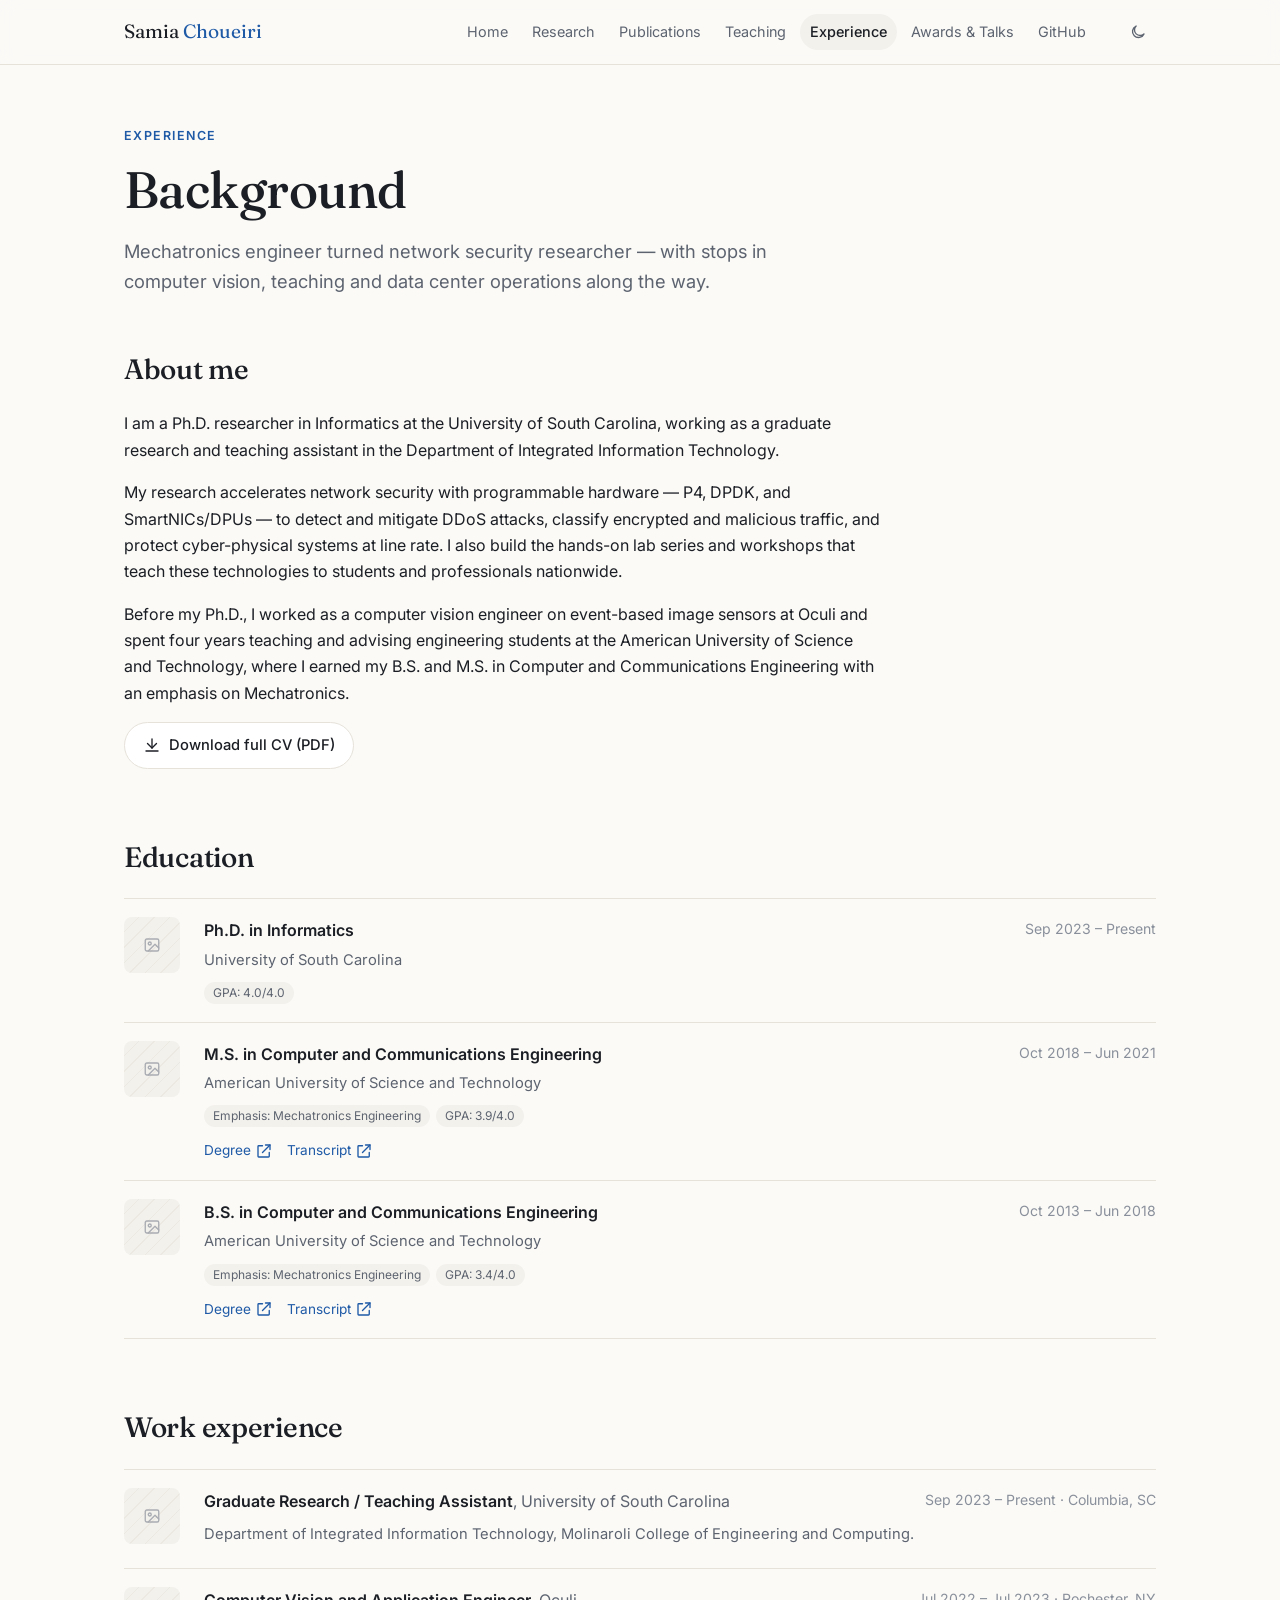
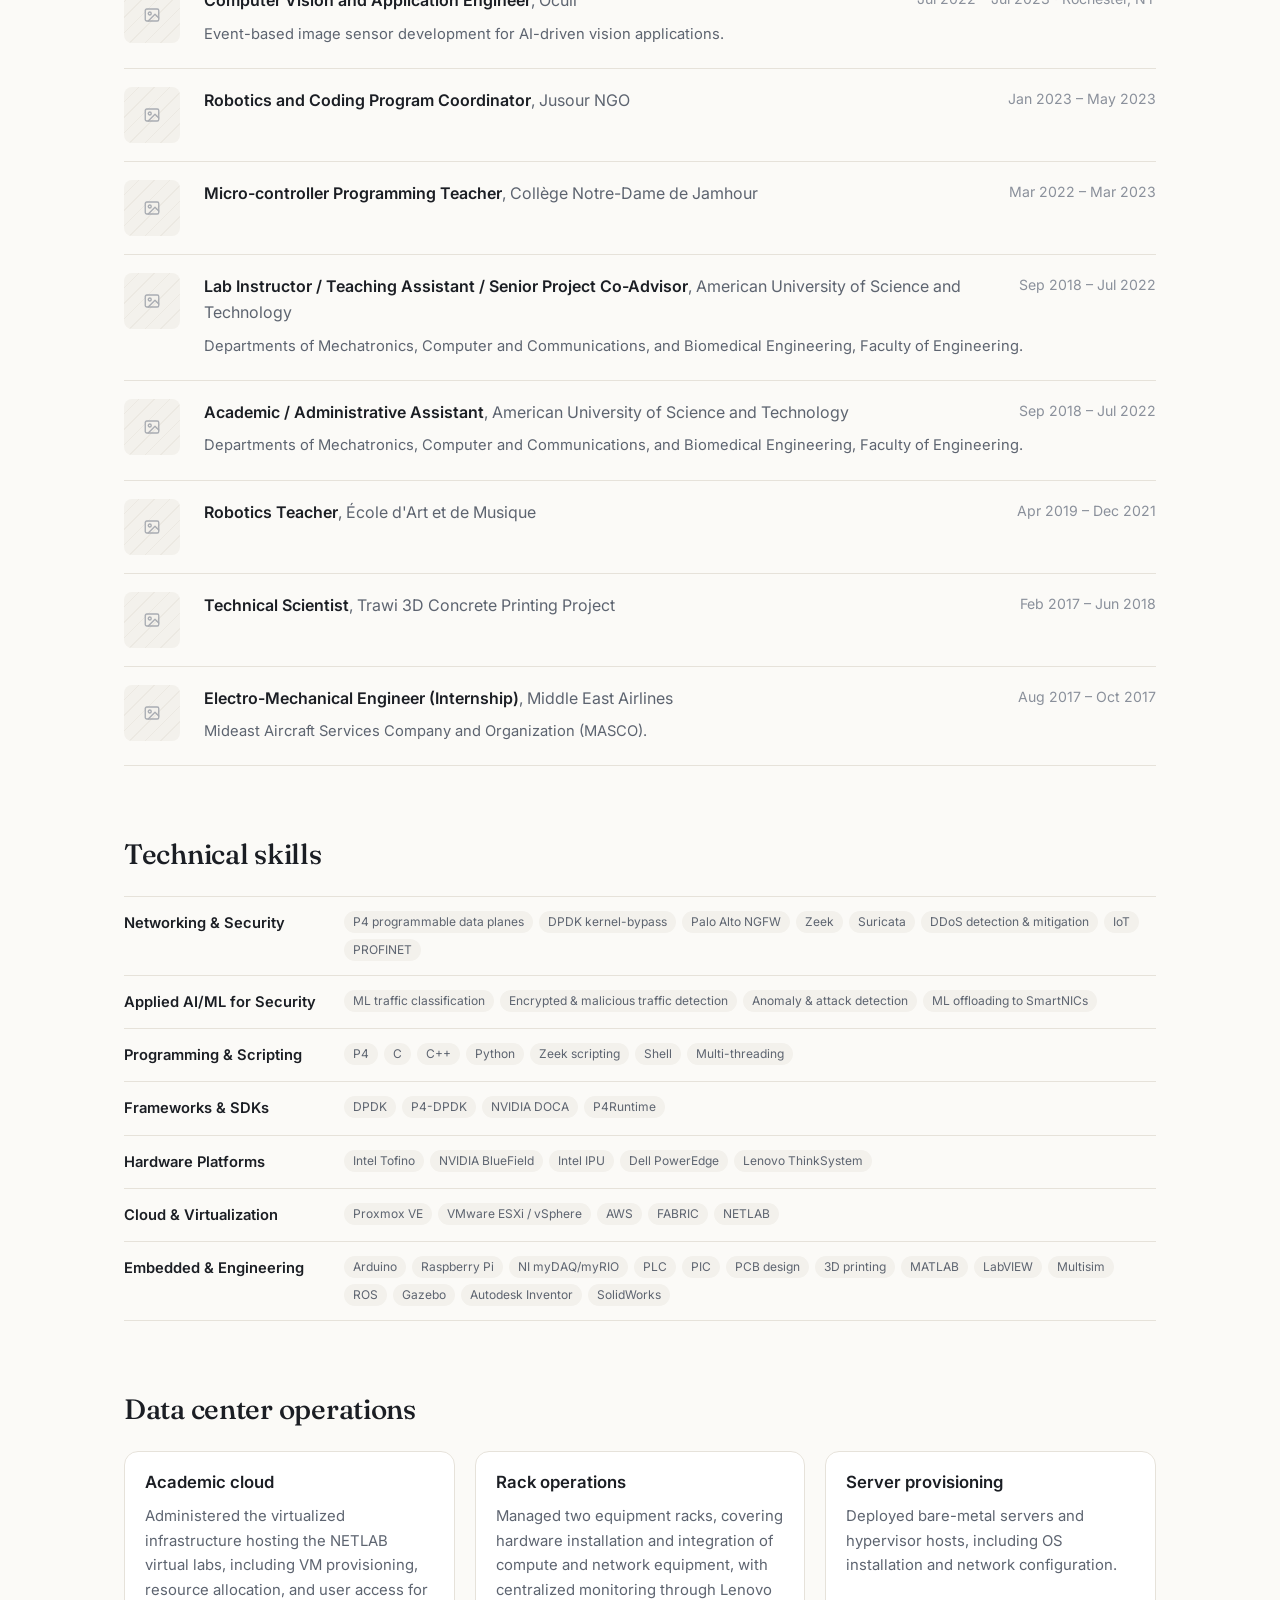
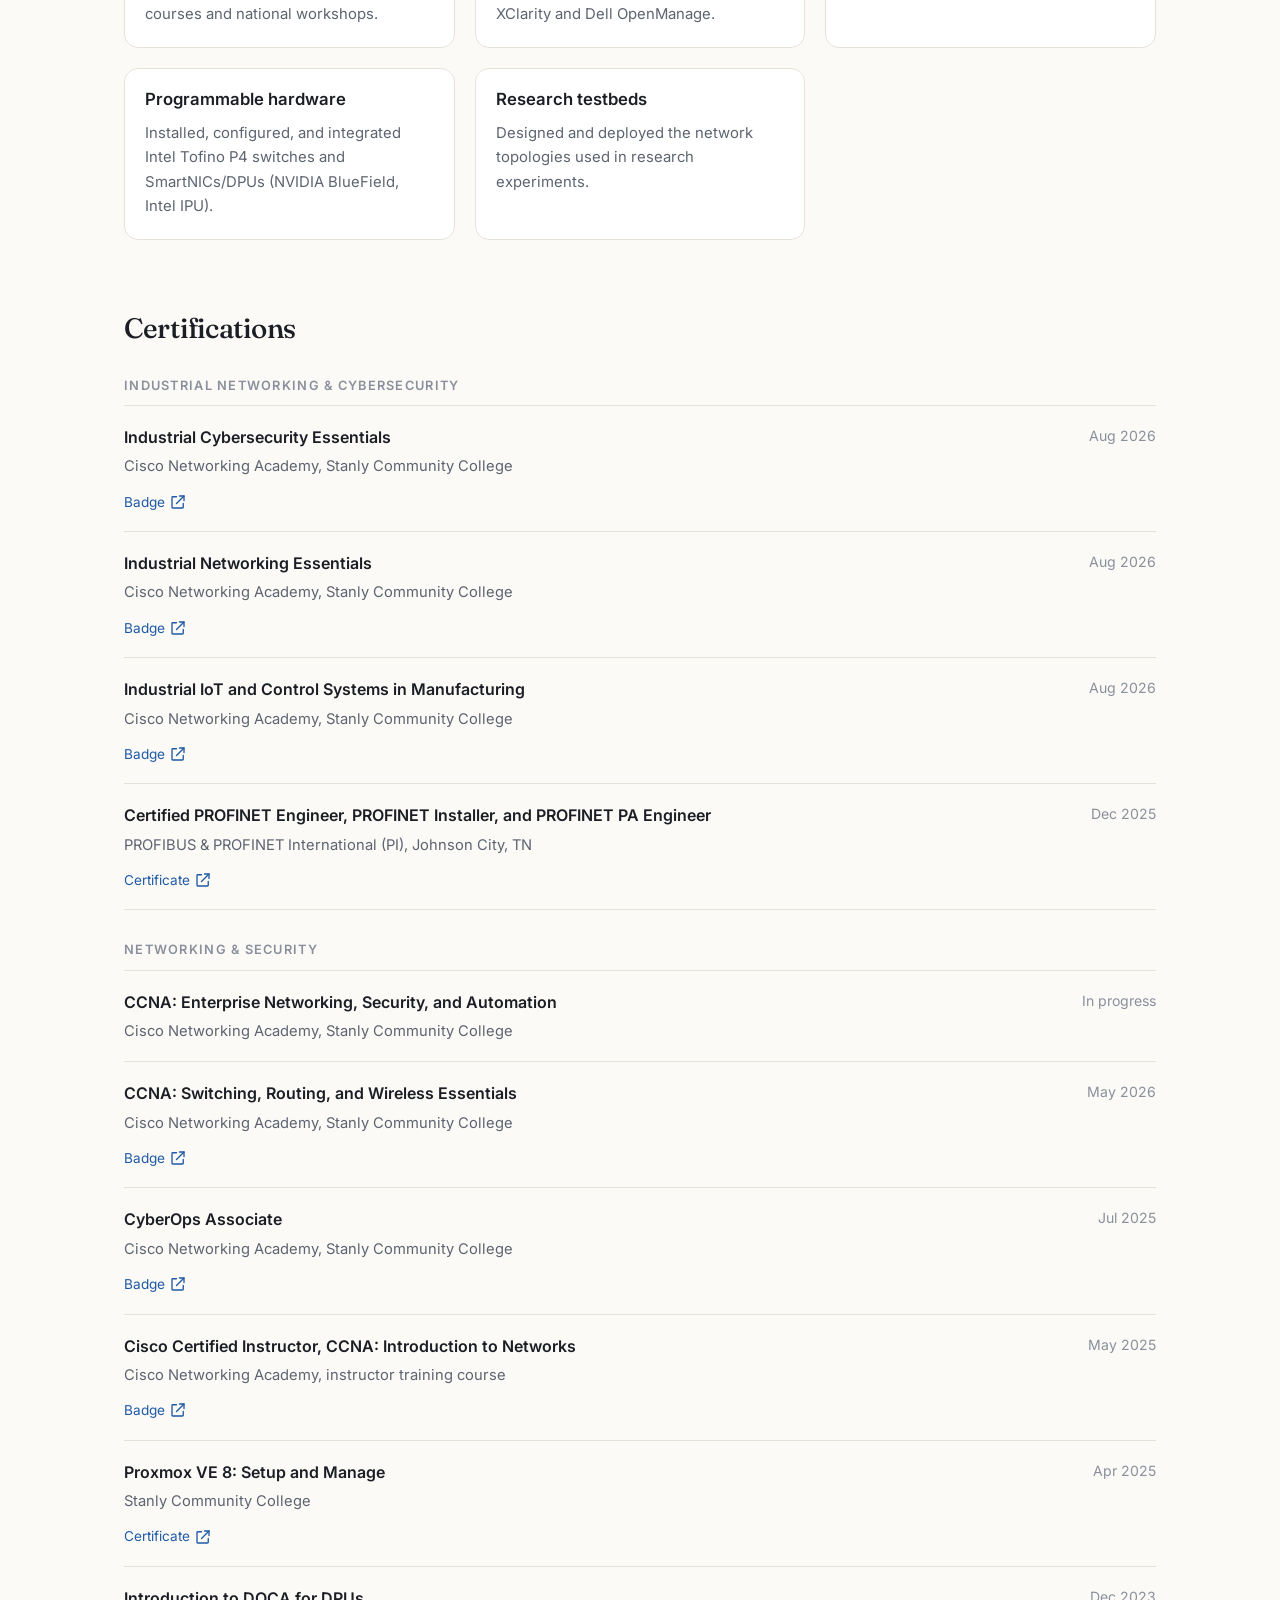
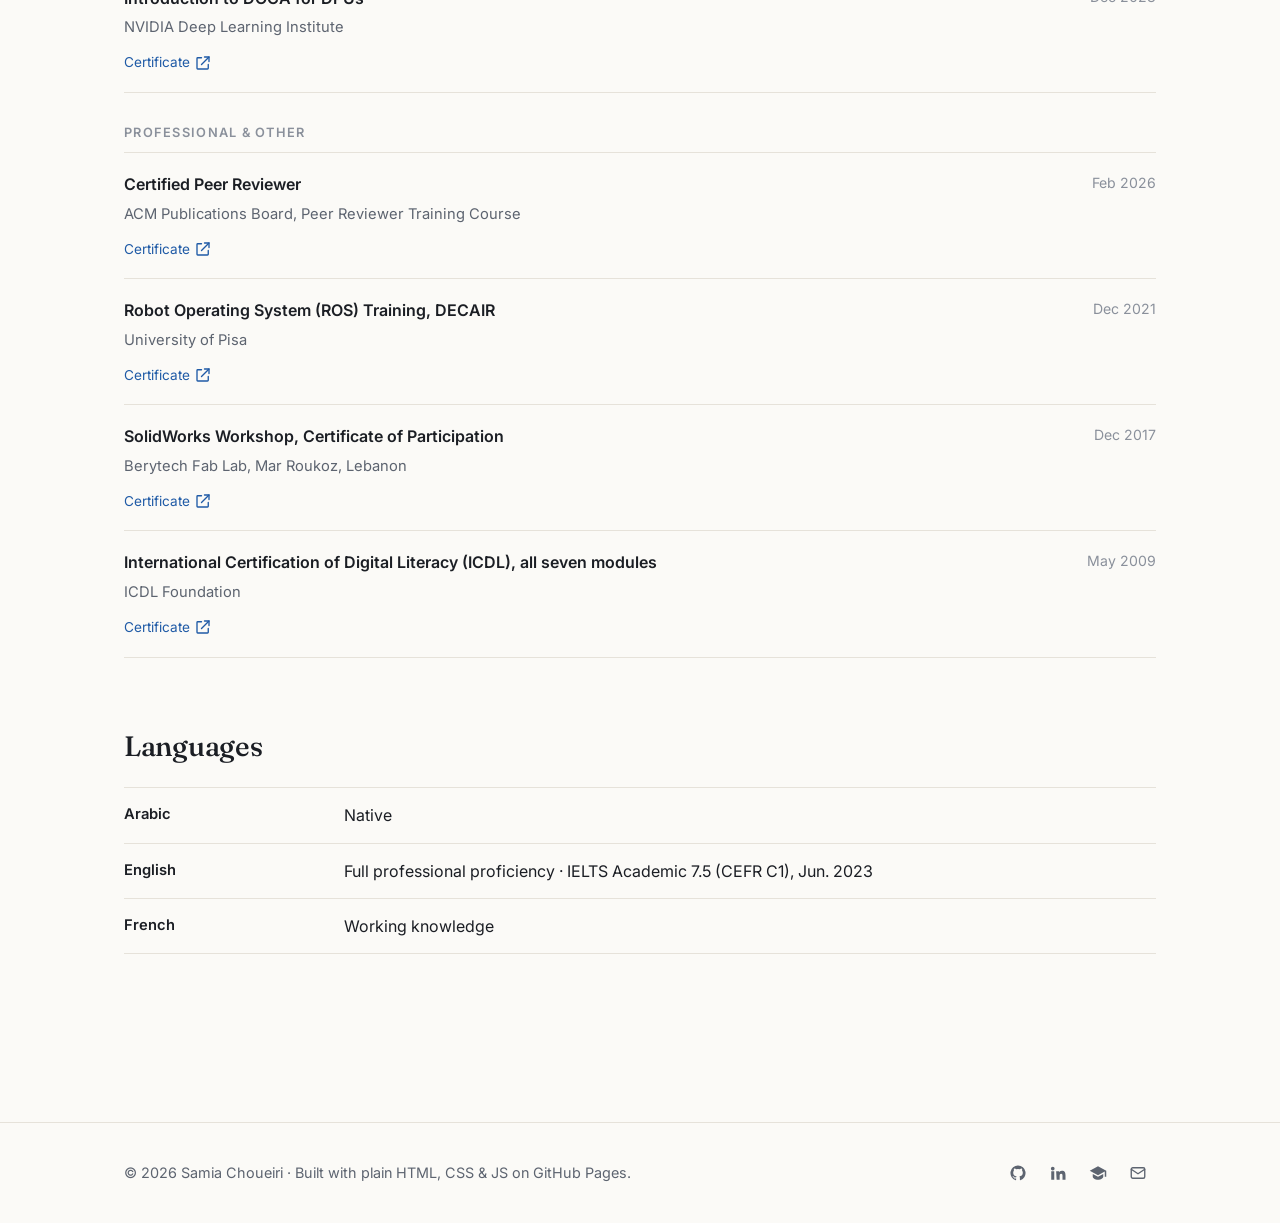
==== experience.html @ f43f99b9 "initial push" ====
<!doctype html>
<html lang="en">
<head>
  <meta charset="utf-8">
  <meta name="viewport" content="width=device-width, initial-scale=1">
  <title>Experience · Samia Choueiri</title>
  <meta name="description" content="Education, work experience, skills and certifications of Samia Choueiri.">
  <link rel="preconnect" href="https://fonts.googleapis.com">
  <link rel="preconnect" href="https://fonts.gstatic.com" crossorigin>
  <link rel="stylesheet" href="https://fonts.googleapis.com/css2?family=Fraunces:opsz,wght@9..144,400;9..144,500&family=Inter:wght@400;500;600&display=swap">
  <link rel="stylesheet" href="assets/css/main.css">
  <script src="assets/js/theme-init.js"></script>
</head>
<body data-page="experience">
  <div id="site-header"></div>

  <main class="container">
    <header class="page-hero">
      <span class="eyebrow">Experience</span>
      <h1>Background</h1>
      <p class="lead">Mechatronics engineer turned network security researcher — with stops in computer vision, teaching and data center operations along the way.</p>
    </header>
    <section class="section" data-render="about"></section>
    <section class="section" data-render="education"></section>
    <section class="section" data-render="positions"></section>
    <section class="section" data-render="skills"></section>
    <section class="section" data-render="datacenter"></section>
    <section class="section" data-render="certifications"></section>
    <section class="section" data-render="languages"></section>
  </main>

  <div id="site-footer"></div>
  <script src="assets/js/loader.js"></script>
</body>
</html>
---- assets/css/main.css ----
/* ==========================================================================
   Samia Choueiri — portfolio stylesheet
   1. Design tokens (edit colours / fonts here)
   2. Base
   3. Layout (header, footer, containers)
   4. Components (buttons, tags, cards, placeholders, lists, ...)
   5. Page-specific bits
   ========================================================================== */

/* 1. Design tokens ------------------------------------------------------- */

/* Fraunces draws "&" as a decorative "Et" ligature; this face supplies a plain "&" from a
   standard system serif for that one character only (unicode-range), so headings keep Fraunces. */
@font-face {
  font-family: "Plain Ampersand";
  src: local("Georgia"), local("Times New Roman"), local("Liberation Serif"), local("DejaVu Serif"), local("Noto Serif");
  unicode-range: U+0026;
}

:root {
  --font-sans: "Inter", system-ui, -apple-system, "Segoe UI", Roboto, sans-serif;
  --font-serif: "Plain Ampersand", "Fraunces", Georgia, "Times New Roman", serif;

  --bg: #fbfaf7;
  --surface: #ffffff;
  --surface-2: #f3f1ec;
  --text: #1b1e24;
  --muted: #5d6470;
  --faint: #8a909b;
  --line: #e6e2da;
  --accent: #1f5aa6;
  --accent-soft: #e8eff9;
  --accent-text: #ffffff;
  --gold: #a8741a;
  --gold-soft: #f8efdc;

  --radius: 14px;
  --radius-sm: 8px;
  --shadow: 0 1px 2px rgba(20, 24, 31, .04), 0 8px 24px rgba(20, 24, 31, .06);
  --container: 1080px;
  --header-h: 64px;
  color-scheme: light;
}

:root[data-theme="dark"] {
  --bg: #0f1115;
  --surface: #161a21;
  --surface-2: #1c212a;
  --text: #e7e9ee;
  --muted: #a2a9b6;
  --faint: #737b89;
  --line: #272c36;
  --accent: #82adf0;
  --accent-soft: #1b2638;
  --accent-text: #0f1115;
  --gold: #e2b25c;
  --gold-soft: #2a2316;
  --shadow: 0 1px 2px rgba(0, 0, 0, .3), 0 8px 24px rgba(0, 0, 0, .25);
  color-scheme: dark;
}

/* 2. Base ---------------------------------------------------------------- */
*, *::before, *::after { box-sizing: border-box; }
html { scroll-behavior: smooth; scroll-padding-top: calc(var(--header-h) + 16px); }
body {
  margin: 0;
  font-family: var(--font-sans);
  font-size: 16px;
  line-height: 1.65;
  color: var(--text);
  background: var(--bg);
  -webkit-font-smoothing: antialiased;
}
img { max-width: 100%; display: block; }
a { color: var(--accent); text-decoration: none; }
a:hover { text-decoration: underline; text-underline-offset: 3px; }
h1, h2, h3, h4 { line-height: 1.2; margin: 0; font-weight: 600; }
h1, h2 { font-family: var(--font-serif); font-weight: 500; letter-spacing: -.01em; }
h3 { font-size: 1.05rem; }
p { margin: 0 0 1em; }
:focus-visible { outline: 2px solid var(--accent); outline-offset: 2px; border-radius: 4px; }
.sr-only { position: absolute; width: 1px; height: 1px; overflow: hidden; clip: rect(0 0 0 0); white-space: nowrap; }

/* 3. Layout -------------------------------------------------------------- */
.container { width: 100%; max-width: var(--container); margin: 0 auto; padding-inline: 24px; }

.site-header {
  position: sticky; top: 0; z-index: 50;
  background: color-mix(in srgb, var(--bg) 85%, transparent);
  backdrop-filter: saturate(160%) blur(10px);
  border-bottom: 1px solid var(--line);
}
.site-header .container { display: flex; align-items: center; gap: 24px; height: var(--header-h); }
.brand { font-family: var(--font-serif); font-size: 1.2rem; color: var(--text); white-space: nowrap; }
.brand:hover { text-decoration: none; }
.brand span { color: var(--accent); }
.nav { display: flex; gap: 4px; margin-left: auto; }
.nav a {
  color: var(--muted); font-size: .9rem; padding: 6px 10px; border-radius: 999px;
}
.nav a:hover { color: var(--text); background: var(--surface-2); text-decoration: none; }
.nav a[aria-current="page"] { color: var(--text); background: var(--surface-2); font-weight: 500; }
.header-actions { display: flex; gap: 4px; }
.icon-btn {
  display: inline-grid; place-items: center; width: 36px; height: 36px;
  border: 0; border-radius: 999px; background: transparent; color: var(--muted); cursor: pointer;
}
.icon-btn:hover { background: var(--surface-2); color: var(--text); }
.menu-btn { display: none; }

@media (max-width: 900px) {
  .menu-btn { display: inline-grid; }
  .nav {
    position: absolute; top: var(--header-h); left: 0; right: 0;
    flex-direction: column; gap: 0; padding: 8px 16px 16px;
    background: var(--bg); border-bottom: 1px solid var(--line);
    display: none;
  }
  .nav.open { display: flex; }
  .nav a { border-radius: var(--radius-sm); padding: 10px 12px; }
  .header-actions { margin-left: auto; }
}

main { padding-block: 56px 96px; }

.site-footer { border-top: 1px solid var(--line); padding-block: 32px; color: var(--muted); font-size: .9rem; }
.site-footer .container { display: flex; flex-wrap: wrap; gap: 16px; justify-content: space-between; align-items: center; }
.site-footer .socials { display: flex; gap: 4px; }

/* Page intro (top of every inner page) */
.page-hero { margin-bottom: 56px; max-width: 720px; }
.eyebrow {
  display: inline-block; font-size: .78rem; font-weight: 600; letter-spacing: .12em;
  text-transform: uppercase; color: var(--accent); margin-bottom: 12px;
}
.page-hero h1 { font-size: clamp(2.2rem, 5vw, 3.2rem); margin-bottom: 16px; }
.lead { font-size: 1.15rem; color: var(--muted); }

/* Sections */
.section { margin-bottom: 72px; }
.section-head { display: flex; align-items: baseline; gap: 16px; margin-bottom: 24px; flex-wrap: wrap; }
.section-head h2 { font-size: 1.75rem; }
.section-head .count { color: var(--faint); font-size: .9rem; }
.section-head .action { margin-left: auto; font-size: .9rem; }
.section-intro { color: var(--muted); max-width: 720px; margin-top: -8px; margin-bottom: 24px; }
.subhead { font-size: .8rem; font-weight: 600; letter-spacing: .1em; text-transform: uppercase; color: var(--faint); margin: 32px 0 12px; }

/* 4. Components ---------------------------------------------------------- */

/* Buttons */
.btn {
  display: inline-flex; align-items: center; gap: 8px;
  padding: 10px 18px; border-radius: 999px; font-size: .92rem; font-weight: 500;
  border: 1px solid var(--line); background: var(--surface); color: var(--text); cursor: pointer;
}
.btn:hover { text-decoration: none; border-color: var(--faint); }
.btn.primary { background: var(--accent); border-color: var(--accent); color: var(--accent-text); }
.btn.primary:hover { filter: brightness(1.08); }
.btn-row { display: flex; flex-wrap: wrap; gap: 10px; }

/* Small inline links (DOI, PDF, code...) */
.link-row { display: flex; flex-wrap: wrap; gap: 6px 14px; margin-top: 8px; font-size: .85rem; }
.link-row a { display: inline-flex; align-items: center; gap: 4px; }

/* Tags */
.tags { display: flex; flex-wrap: wrap; gap: 6px; }
.tag {
  display: inline-flex; align-items: center; gap: 4px;
  font-size: .75rem; line-height: 1; padding: 5px 9px; border-radius: 999px;
  background: var(--surface-2); color: var(--muted); white-space: nowrap;
}
.tag.accent { background: var(--accent-soft); color: var(--accent); }
.tag.gold { background: var(--gold-soft); color: var(--gold); font-weight: 500; }

/* Image placeholders — swap for a real image by setting `image` in the data files */
.ph {
  position: relative; width: 100%; aspect-ratio: var(--ratio, 16 / 9);
  border-radius: var(--radius-sm); overflow: hidden;
  background:
    repeating-linear-gradient(135deg, transparent 0 10px, color-mix(in srgb, var(--line) 55%, transparent) 10px 11px),
    var(--surface-2);
  display: grid; place-items: center; color: var(--faint);
}
.ph-label { display: flex; flex-direction: column; align-items: center; gap: 6px; font-size: .75rem; text-align: center; padding: 8px; }
.ph-label svg { opacity: .7; }
.media { width: 100%; aspect-ratio: var(--ratio, 16 / 9); object-fit: cover; border-radius: var(--radius-sm); background: var(--surface-2); }
.ph.round, .media.round { border-radius: 50%; }

/* Cards */
.grid { display: grid; gap: 20px; grid-template-columns: repeat(auto-fill, minmax(min(100%, 300px), 1fr)); }
.grid.cols-4 { grid-template-columns: repeat(auto-fit, minmax(min(100%, 220px), 1fr)); }
.grid.cols-2 { grid-template-columns: repeat(auto-fill, minmax(min(100%, 440px), 1fr)); }
.card {
  display: flex; flex-direction: column; gap: 12px;
  background: var(--surface); border: 1px solid var(--line); border-radius: var(--radius);
  padding: 20px; transition: border-color .15s, box-shadow .15s, transform .15s;
}
.card:hover { border-color: color-mix(in srgb, var(--accent) 35%, var(--line)); box-shadow: var(--shadow); }
.card .card-media { margin: -8px -8px 4px; }
.card h3 { font-size: 1.05rem; }
.card .meta { font-size: .85rem; color: var(--faint); }
.card p { color: var(--muted); font-size: .93rem; margin: 0; }
.card .card-foot { margin-top: auto; display: flex; flex-direction: column; align-items: flex-start; gap: 10px; }
.card .card-foot .link-row { margin-top: 0; }

/* Entry list (experience, awards, talks, ...) */
.entries { display: flex; flex-direction: column; }
.entry {
  display: grid; grid-template-columns: 1fr auto; gap: 4px 24px;
  padding: 18px 0; border-top: 1px solid var(--line);
}
.entry:last-child { border-bottom: 1px solid var(--line); }
.entry.with-logo { grid-template-columns: 56px 1fr auto; }
.entry .logo { grid-row: span 3; width: 56px; }
.entry-title { font-weight: 600; }
.entry-title .org { font-weight: 400; color: var(--muted); }
.entry-date { color: var(--faint); font-size: .88rem; white-space: nowrap; text-align: right; }
.entry-sub { color: var(--muted); font-size: .92rem; grid-column-start: -3; grid-column-end: -2; }
.entry-desc { color: var(--muted); font-size: .92rem; grid-column-start: -3; grid-column-end: -1; margin: 4px 0 0; }
.entry .tags, .entry .link-row { grid-column-start: -3; grid-column-end: -1; }
.entry .tags { margin-top: 6px; }
@media (max-width: 640px) {
  .entry, .entry.with-logo { grid-template-columns: 1fr; }
  .entry .logo { display: none; }
  .entry-date { text-align: left; grid-row: 1; }
  .entry-sub, .entry-desc, .entry .tags, .entry .link-row { grid-column: 1; }
}

/* Stats */
.stats { display: grid; grid-template-columns: repeat(auto-fit, minmax(150px, 1fr)); gap: 1px; background: var(--line); border: 1px solid var(--line); border-radius: var(--radius); overflow: hidden; }
.stat { background: var(--surface); padding: 22px 20px; }
.stat-value { font-family: var(--font-serif); font-size: 2rem; line-height: 1; }
.stat-label { color: var(--muted); font-size: .85rem; margin-top: 8px; }

/* Key/value table (skills, languages) */
.kv { display: grid; grid-template-columns: minmax(160px, 220px) 1fr; border-top: 1px solid var(--line); }
.kv > * { padding: 14px 0; border-bottom: 1px solid var(--line); }
.kv dt { font-weight: 600; font-size: .92rem; padding-right: 16px; }
.kv dd { margin: 0; }
@media (max-width: 640px) { .kv { grid-template-columns: 1fr; } .kv dt { border-bottom: 0; padding-bottom: 0; } }

/* Filters / toolbar */
.toolbar { display: flex; flex-wrap: wrap; gap: 10px; align-items: center; margin-bottom: 24px; }
.input, .select {
  font: inherit; font-size: .92rem; color: var(--text);
  background: var(--surface); border: 1px solid var(--line); border-radius: 999px; padding: 9px 16px;
}
.input { flex: 1 1 240px; min-width: 0; }
.input:focus, .select:focus { outline: none; border-color: var(--accent); }
.chip {
  font: inherit; font-size: .85rem; padding: 7px 14px; border-radius: 999px; cursor: pointer;
  border: 1px solid var(--line); background: var(--surface); color: var(--muted);
}
.chip[aria-pressed="true"] { background: var(--text); border-color: var(--text); color: var(--bg); }
.empty { color: var(--faint); padding: 32px 0; text-align: center; }

/* Publications */
.pub-year { font-family: var(--font-serif); font-size: 1.3rem; margin: 32px 0 4px; color: var(--faint); }
.pub { display: grid; grid-template-columns: 40px 1fr; gap: 12px; padding: 16px 0; border-top: 1px solid var(--line); }
.pub.no-num { grid-template-columns: 1fr; }
.pub.no-num .pub-num { display: none; }
.pub-num { color: var(--faint); font-size: .85rem; padding-top: 2px; font-variant-numeric: tabular-nums; }
.pub-title { font-weight: 600; margin-bottom: 4px; }
.pub-authors { font-size: .92rem; color: var(--muted); }
.pub-authors strong { color: var(--text); font-weight: 600; }
.pub-venue { font-size: .92rem; font-style: italic; color: var(--muted); }
.pub .tags { margin-top: 8px; }

/* 5. Page-specific ------------------------------------------------------- */

/* Home hero */
.hero { display: grid; grid-template-columns: 1.4fr 1fr; gap: 56px; align-items: center; margin-bottom: 72px; }
.hero h1 { font-size: clamp(2.6rem, 6vw, 4rem); margin-bottom: 12px; }
.hero .role { font-size: 1.1rem; color: var(--muted); margin-bottom: 24px; }
.hero .bio { color: var(--muted); font-size: 1.05rem; margin-bottom: 28px; }
.hero .portrait { max-width: 340px; justify-self: end; width: 100%; }
.hero .portrait .media, .hero .portrait .ph { border-radius: var(--radius); box-shadow: var(--shadow); }
@media (max-width: 800px) {
  .hero { grid-template-columns: 1fr; gap: 32px; }
  .hero .portrait { justify-self: start; max-width: 220px; order: -1; }
}

/* Interest cards on home */
.interest { gap: 10px; }
.interest .num { font-family: var(--font-serif); color: var(--accent); font-size: 1.4rem; line-height: 1; }

/* News list */
.news { display: flex; flex-direction: column; }
.news-item { display: grid; grid-template-columns: 96px 1fr; gap: 16px; padding: 12px 0; border-top: 1px solid var(--line); }
.news-item:last-child { border-bottom: 1px solid var(--line); }
.news-date { color: var(--faint); font-size: .88rem; font-variant-numeric: tabular-nums; }

/* Research area feature rows */
.feature { display: grid; grid-template-columns: 1fr 1.2fr; gap: 40px; align-items: center; padding: 32px 0; border-top: 1px solid var(--line); }
.feature:nth-child(even) .feature-media { order: 2; }
.feature h3 { font-family: var(--font-serif); font-weight: 500; font-size: 1.5rem; margin-bottom: 12px; }
.feature p { color: var(--muted); }
.related { margin-top: 16px; font-size: .9rem; }
.related summary { cursor: pointer; color: var(--accent); }
.related ul { padding-left: 18px; margin: 8px 0 0; color: var(--muted); }
@media (max-width: 800px) {
  .feature { grid-template-columns: 1fr; gap: 20px; }
  .feature:nth-child(even) .feature-media { order: 0; }
}

/* GitHub */
.repo-card h3 { display: flex; align-items: center; gap: 8px; font-size: 1rem; word-break: break-word; }
.repo-stats { display: flex; flex-wrap: wrap; gap: 14px; font-size: .82rem; color: var(--faint); }
.repo-stats span { display: inline-flex; align-items: center; gap: 4px; }
.lang-dot { width: 10px; height: 10px; border-radius: 50%; display: inline-block; background: var(--faint); }
.gh-profile { display: flex; gap: 20px; align-items: center; flex-wrap: wrap; padding: 20px; border: 1px solid var(--line); border-radius: var(--radius); background: var(--surface); }
.gh-profile img { width: 72px; height: 72px; border-radius: 50%; }
.gh-profile .btn { margin-left: auto; }
.notice { font-size: .9rem; color: var(--muted); background: var(--surface-2); border-radius: var(--radius-sm); padding: 12px 16px; }

/* Entrance animation (respects reduced motion) */
@media (prefers-reduced-motion: no-preference) {
  .reveal { animation: rise .5s ease both; }
  @keyframes rise { from { opacity: 0; transform: translateY(8px); } to { opacity: 1; transform: none; } }
}
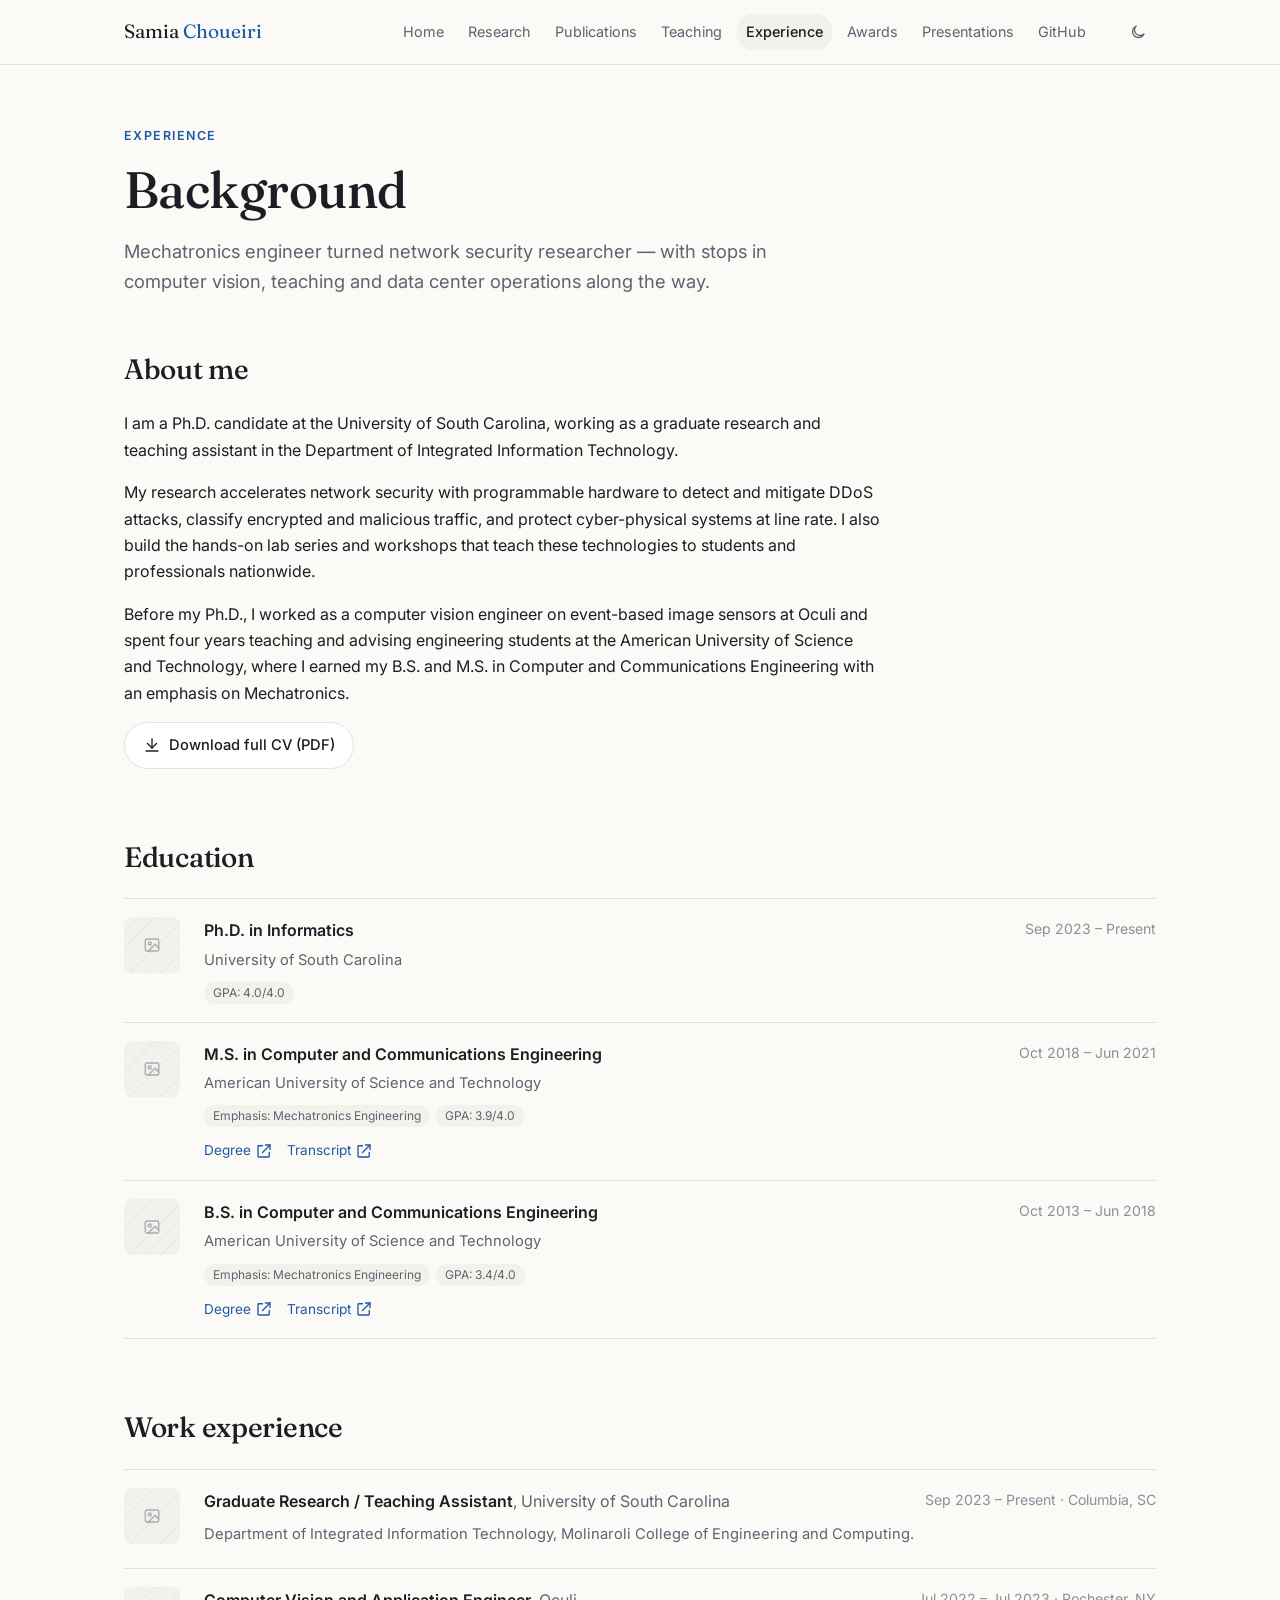
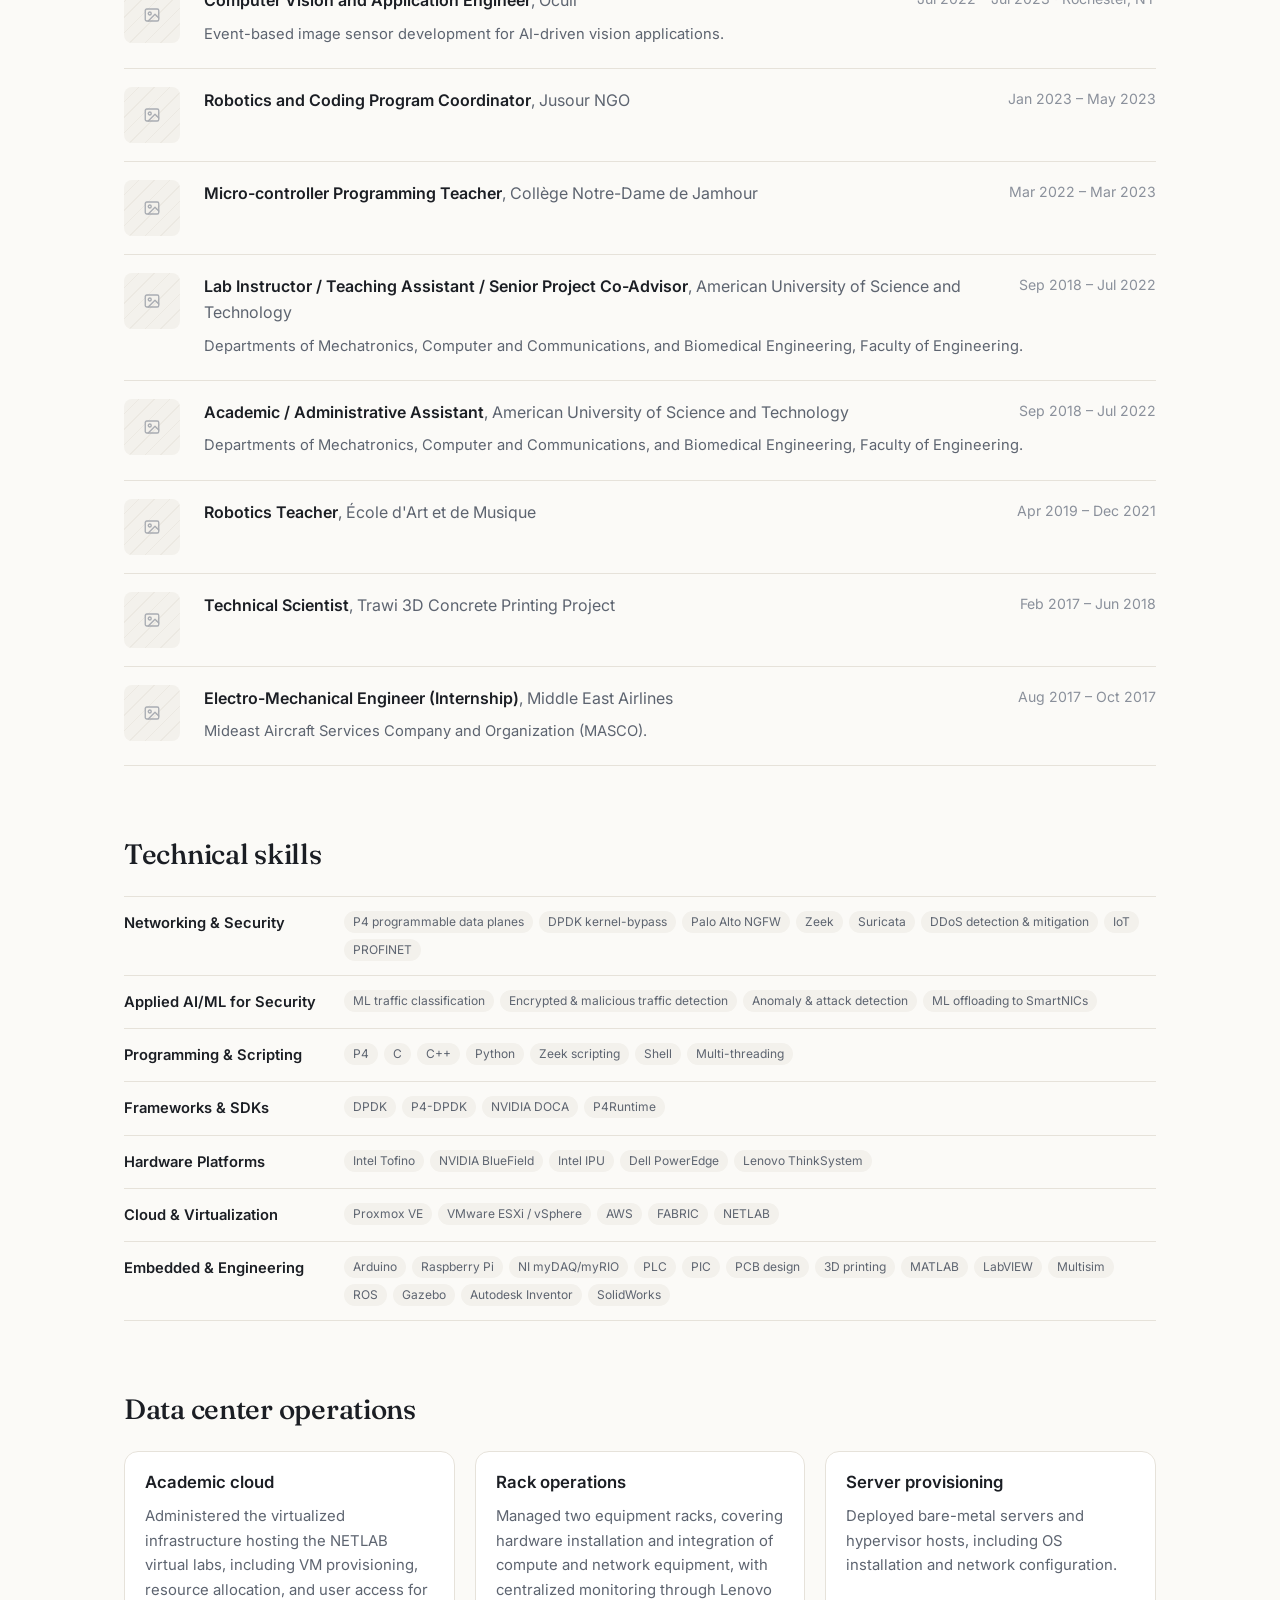
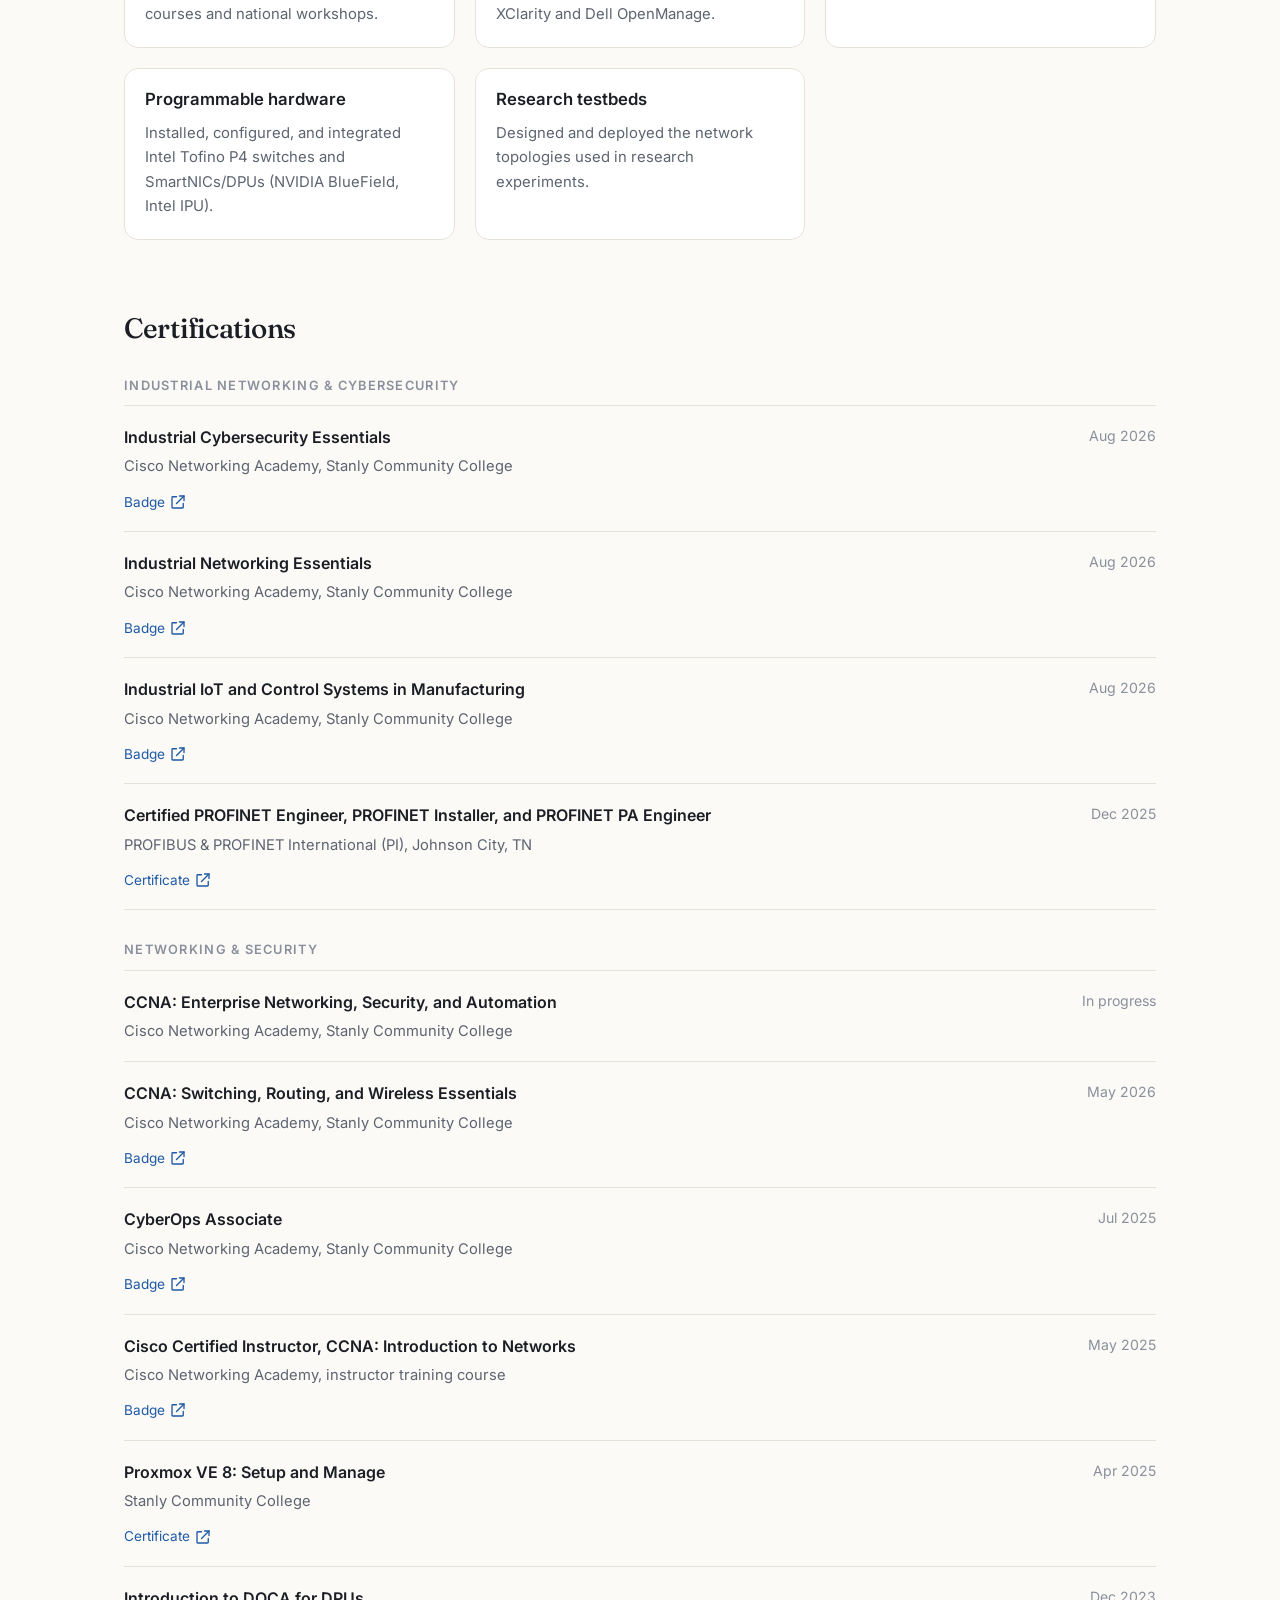
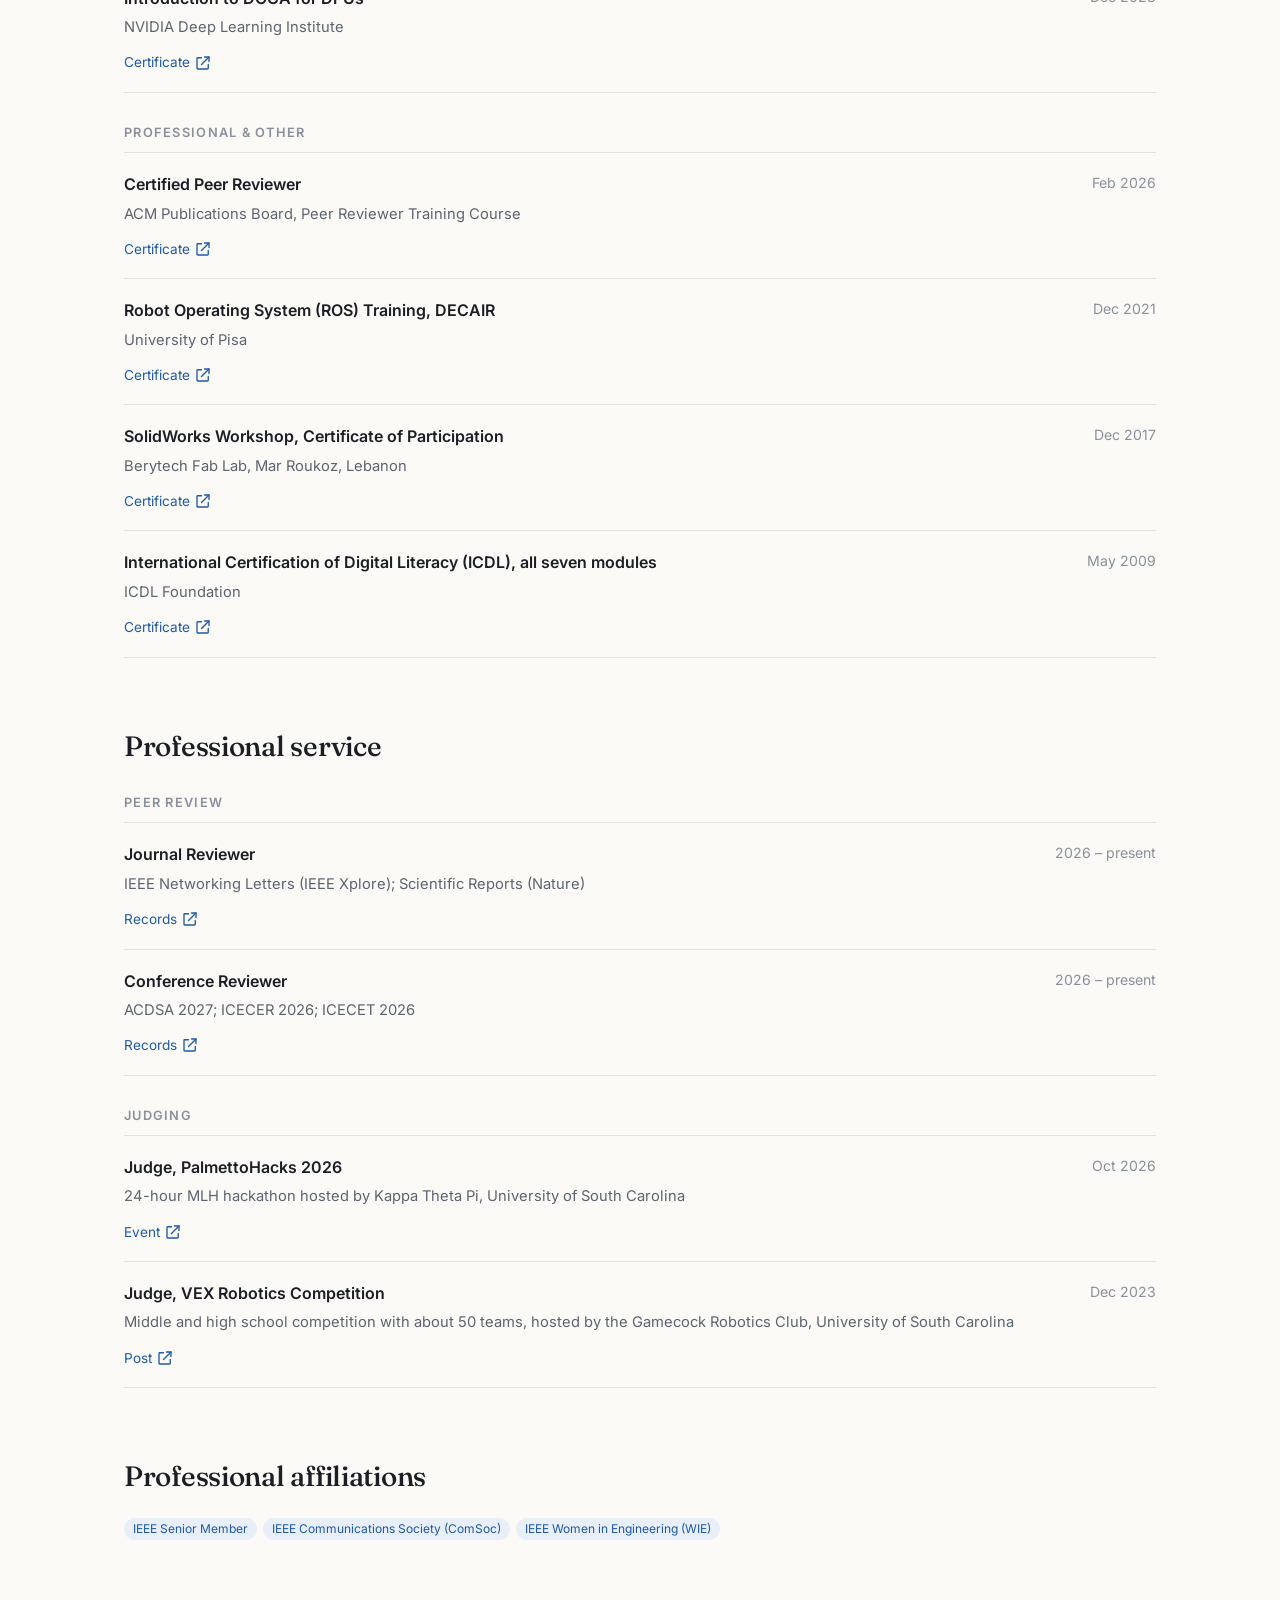
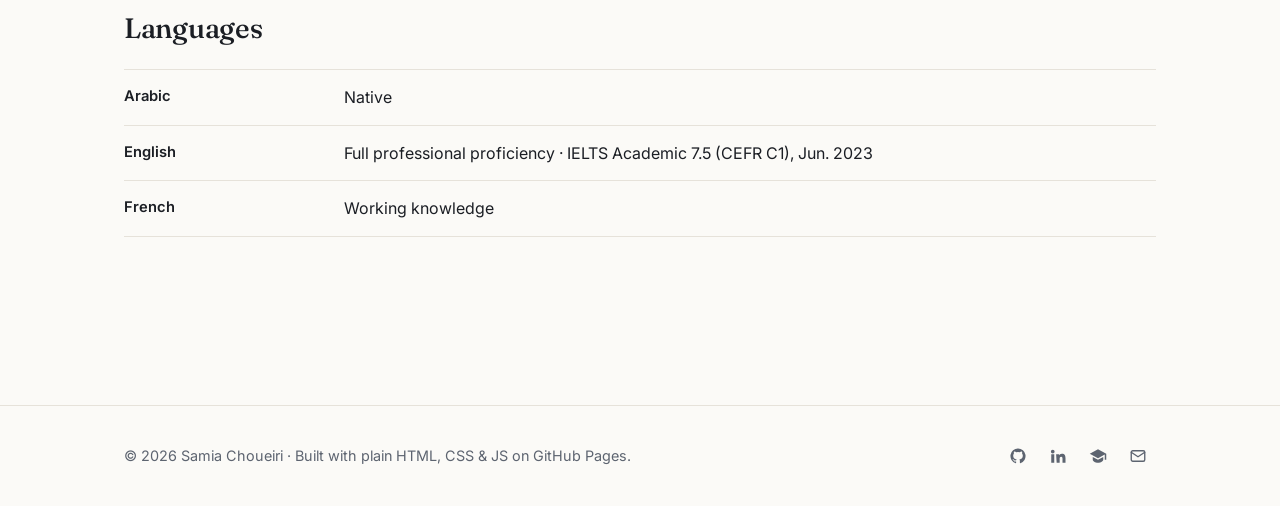
==== commit fbd86625: "add figures" ====
--- a/experience.html
+++ b/experience.html
@@ -26,6 +26,8 @@
     <section class="section" data-render="skills"></section>
     <section class="section" data-render="datacenter"></section>
     <section class="section" data-render="certifications"></section>
+    <section class="section" data-render="service"></section>
+    <section class="section" data-render="affiliations"></section>
     <section class="section" data-render="languages"></section>
   </main>
 
--- a/assets/css/main.css
+++ b/assets/css/main.css
@@ -273,6 +273,7 @@
 .hero h1 { font-size: clamp(2.6rem, 6vw, 4rem); margin-bottom: 12px; }
 .hero .role { font-size: 1.1rem; color: var(--muted); margin-bottom: 24px; }
 .hero .bio { color: var(--muted); font-size: 1.05rem; margin-bottom: 28px; }
+.hero .btn-row.profiles { margin-top: 10px; }
 .hero .portrait { max-width: 340px; justify-self: end; width: 100%; }
 .hero .portrait .media, .hero .portrait .ph { border-radius: var(--radius); box-shadow: var(--shadow); }
 @media (max-width: 800px) {
@@ -290,9 +291,110 @@
 .news-item:last-child { border-bottom: 1px solid var(--line); }
 .news-date { color: var(--faint); font-size: .88rem; font-variant-numeric: tabular-nums; }
 
+/* Explore tiles on home: a bento grid, each tile with a small infographic */
+.bento { display: grid; gap: 20px; grid-template-columns: repeat(3, 1fr); }
+.bento .tile-publications, .bento .tile-experience { grid-column: span 2; }
+.tile {
+  display: flex; flex-direction: column; gap: 16px; color: var(--text);
+  background: var(--surface); border: 1px solid var(--line); border-radius: var(--radius);
+  padding: 22px; transition: border-color .15s, box-shadow .15s;
+}
+.tile:hover { text-decoration: none; border-color: color-mix(in srgb, var(--accent) 35%, var(--line)); box-shadow: var(--shadow); }
+.tile-head { display: flex; align-items: center; justify-content: space-between; }
+.tile-head h3 { font-family: var(--font-serif); font-weight: 500; font-size: 1.3rem; }
+.tile-head .icon { color: var(--faint); transition: transform .15s, color .15s; }
+.tile:hover .tile-head .icon { color: var(--accent); transform: translateX(3px); }
+.tile p { color: var(--muted); font-size: .9rem; margin: 0; margin-top: auto; }
+.viz { font-size: .8rem; color: var(--muted); }
+.viz-legend { display: flex; flex-wrap: wrap; gap: 14px; margin-top: 12px; color: var(--faint); font-size: .78rem; }
+.viz-legend span { display: inline-flex; align-items: center; gap: 6px; }
+.sw { width: 10px; height: 10px; border-radius: 3px; display: inline-block; }
+.viz-facts { display: flex; flex-wrap: wrap; gap: 6px 16px; margin-top: 14px; }
+.viz-facts b { font-family: var(--font-serif); font-weight: 500; font-size: 1.25rem; color: var(--text); }
+
+/* series colours shared by the charts */
+.journal, .edu, .medal.research, .talk { --c: var(--accent); }
+.conference, .job { --c: color-mix(in srgb, var(--accent) 45%, var(--surface)); }
+.medal.other { --c: var(--faint); }
+.sw, .seg, .span { background: var(--c); }
+.workshop, .sw.poster, .dot.poster { background: transparent; box-shadow: inset 0 0 0 1.5px var(--accent); }
+
+/* publications: stacked columns per year */
+.bars { display: flex; align-items: flex-end; gap: 10px; height: 150px; }
+.bar-col { flex: 1; display: flex; flex-direction: column; align-items: center; justify-content: flex-end; height: 100%; gap: 4px; }
+.bar { width: 100%; max-width: 44px; display: flex; flex-direction: column-reverse; gap: 2px; min-height: 4px; }
+.seg { display: block; border-radius: 3px; }
+.bar-n { color: var(--text); font-variant-numeric: tabular-nums; }
+.bar-y { color: var(--faint); font-variant-numeric: tabular-nums; }
+
+/* research: funding bar */
+.fund-total { display: flex; flex-direction: column; line-height: 1.3; margin-bottom: 12px; }
+.fund-total b { font-family: var(--font-serif); font-weight: 500; font-size: 2rem; color: var(--text); line-height: 1.1; }
+.fund-total span { color: var(--faint); }
+.fund-bar { display: flex; gap: 3px; height: 26px; }
+.fund-bar i { display: block; border-radius: 4px; background: var(--c); min-width: 6px; }
+.fund-bar i:hover { filter: brightness(1.2); }
+.agency-0 { --c: var(--accent); }
+.agency-1 { --c: color-mix(in srgb, var(--accent) 45%, var(--surface)); }
+.agency-2 { --c: var(--faint); }
+
+/* teaching: course codes by university */
+.viz-courses { display: flex; flex-direction: column; gap: 14px; }
+.course-inst { display: flex; flex-direction: column; line-height: 1.35; margin-bottom: 8px; padding-left: 10px; border-left: 2px solid var(--accent); }
+.course-group + .course-group .course-inst { border-left-color: color-mix(in srgb, var(--accent) 45%, var(--surface)); }
+.course-inst b { color: var(--text); font-weight: 600; font-size: .82rem; }
+.course-inst span { color: var(--faint); font-size: .75rem; }
+.course-codes { display: flex; flex-wrap: wrap; gap: 6px; }
+.course-code { font-family: ui-monospace, SFMono-Regular, Menlo, Consolas, monospace; font-size: .72rem; padding: 3px 8px; border-radius: 999px; background: var(--surface-2); color: var(--muted); white-space: nowrap; }
+.course-group:first-child .course-code { background: var(--accent-soft); color: var(--accent); }
+
+/* experience: two-lane timeline */
+.lanes { display: flex; flex-direction: column; gap: 5px; padding: 4px 0 }
+.lane { position: relative; height: 8px; }
+.lane:hover .span { filter: brightness(1.2); }
+.span { position: absolute; top: 0; bottom: 0; border-radius: 999px; min-width: 6px; }
+.axis { position: relative; height: 18px; border-top: 1px solid var(--line); margin-top: 6px; }
+.axis span { position: absolute; top: 4px; transform: translateX(-50%); color: var(--faint); font-size: .72rem; font-variant-numeric: tabular-nums; }
+
+/* awards: medals */
+.medals { display: flex; flex-wrap: wrap; gap: 6px; }
+.viz-medals .award-list { margin-top: 14px; }
+.award-list { list-style: none; margin: 0; padding: 0; display: flex; flex-direction: column; }
+.award-list li { display: flex; flex-direction: column; padding: 8px 0 8px 12px; border-left: 2px solid var(--accent); line-height: 1.35; }
+.award-list li + li { border-left-color: var(--line); }
+.award-list b { color: var(--text); font-weight: 600; font-size: .85rem; }
+.award-list span { color: var(--faint); }
+.medal { width: 34px; height: 34px; border-radius: 50%; display: grid; place-items: center; color: var(--c); background: color-mix(in srgb, var(--c) 14%, var(--surface)); }
+
+/* presentations: dots per year */
+.dot-cols { display: flex; align-items: flex-end; gap: 14px; }
+.dot-col { display: flex; flex-direction: column; align-items: center; gap: 6px; }
+.dots { display: flex; flex-wrap: wrap-reverse; width: 46px; gap: 5px; }
+.dot { width: 12px; height: 12px; border-radius: 50%; background: var(--c); }
+
+/* github: repo listing */
+.viz-repos { font-family: ui-monospace, SFMono-Regular, Menlo, Consolas, monospace; font-size: .78rem; border: 1px solid var(--line); border-radius: var(--radius-sm); background: var(--surface-2); padding: 10px 12px; display: flex; flex-direction: column; gap: 6px; }
+.repo-path { display: flex; align-items: center; gap: 6px; color: var(--text); font-weight: 600; }
+.repo-line { display: flex; align-items: center; gap: 6px; padding-left: 14px; white-space: nowrap; overflow: hidden; text-overflow: ellipsis; }
+.repo-line .icon { color: var(--faint); flex: none; }
+.repo-line .icon svg, .repo-path .icon svg { width: 14px; height: 14px; }
+.repo-line.more { color: var(--faint); }
+
+@media (max-width: 900px) {
+  .bento { grid-template-columns: repeat(2, 1fr); }
+}
+@media (max-width: 640px) {
+  .bento { grid-template-columns: 1fr; }
+  .bento .tile-publications, .bento .tile-experience { grid-column: auto; }
+}
+
 /* Research area feature rows */
 .feature { display: grid; grid-template-columns: 1fr 1.2fr; gap: 40px; align-items: center; padding: 32px 0; border-top: 1px solid var(--line); }
 .feature:nth-child(even) .feature-media { order: 2; }
+.media.figure-fit { object-fit: contain; background: #fff; padding: 10px; border: 2px solid color-mix(in srgb, var(--accent) 40%, var(--line)); }
+.figure-link { display: block; border-radius: var(--radius-sm); transition: box-shadow .15s; }
+.figure-link:hover { box-shadow: var(--shadow); }
+.media.figure { aspect-ratio: auto; max-height: 440px; object-fit: contain; background: #fff; padding: 12px; border: 2px solid color-mix(in srgb, var(--accent) 40%, var(--line)); }
 .feature h3 { font-family: var(--font-serif); font-weight: 500; font-size: 1.5rem; margin-bottom: 12px; }
 .feature p { color: var(--muted); }
 .related { margin-top: 16px; font-size: .9rem; }
